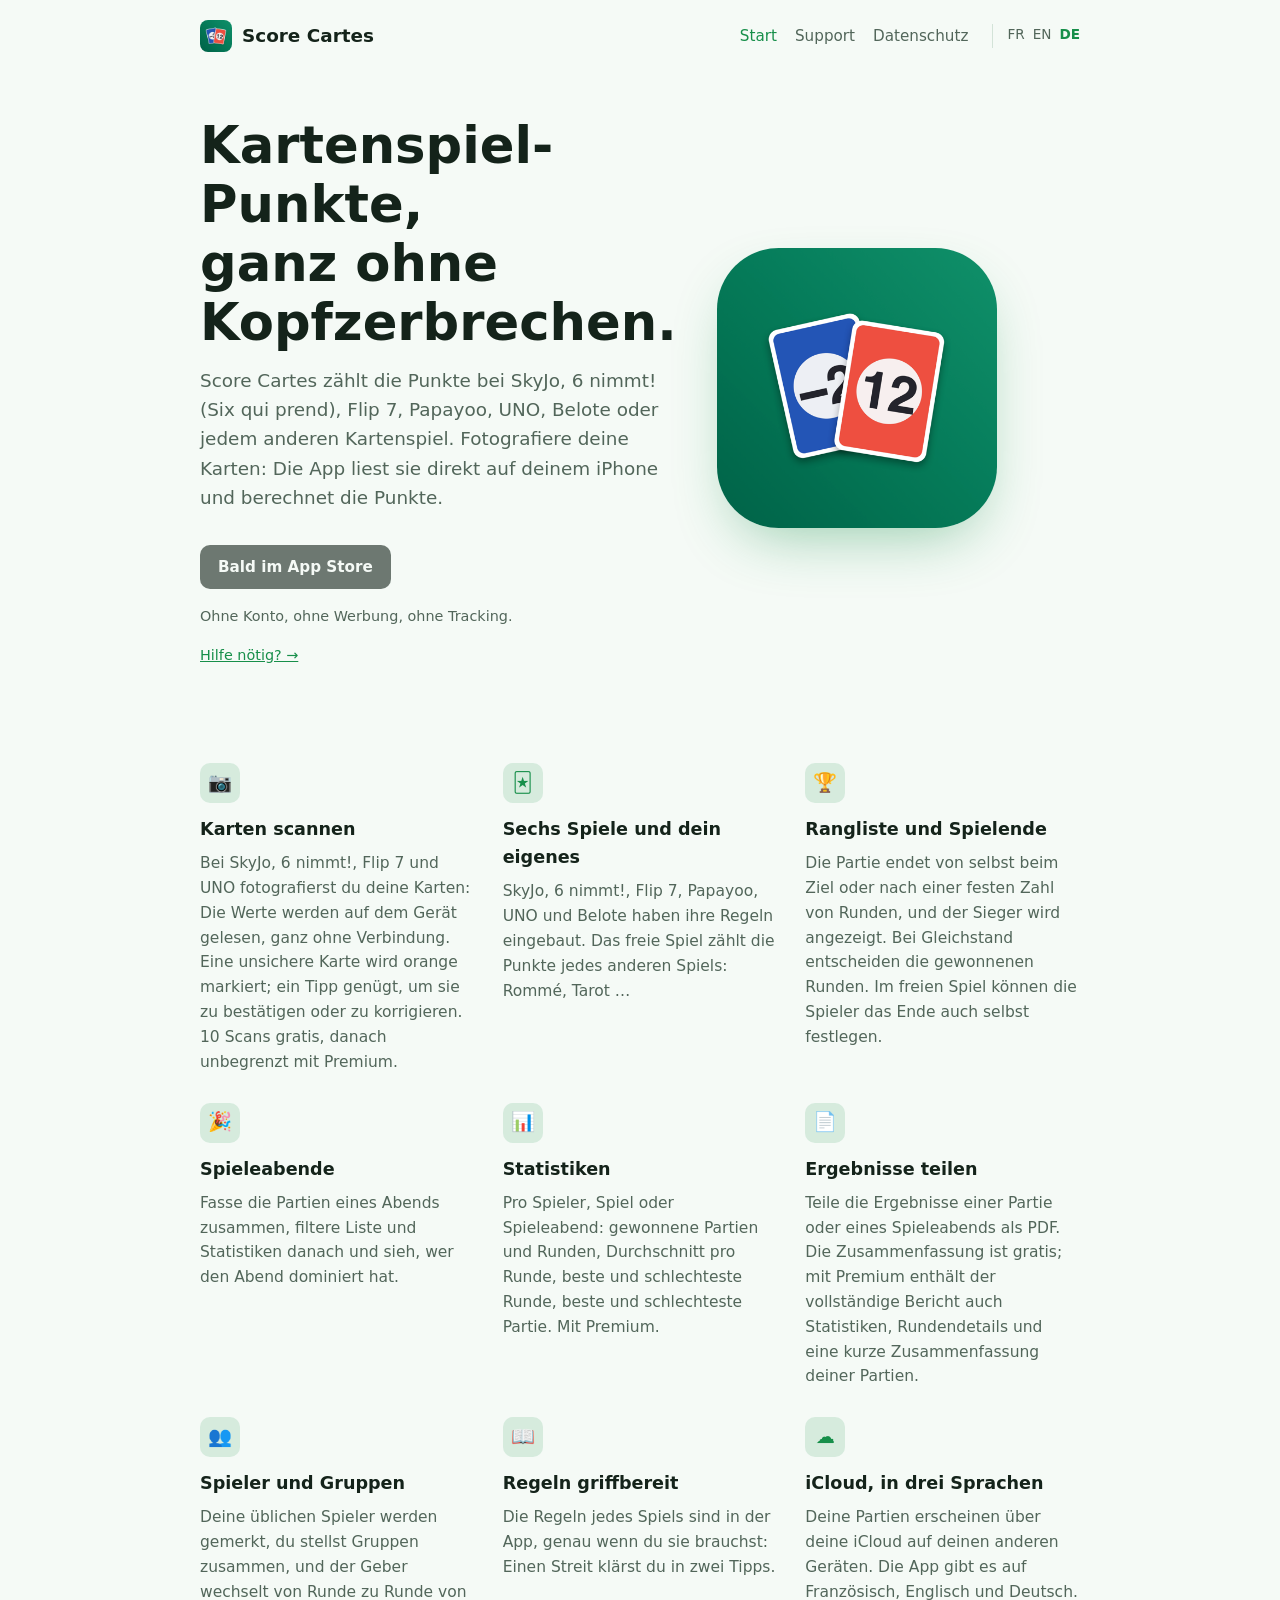
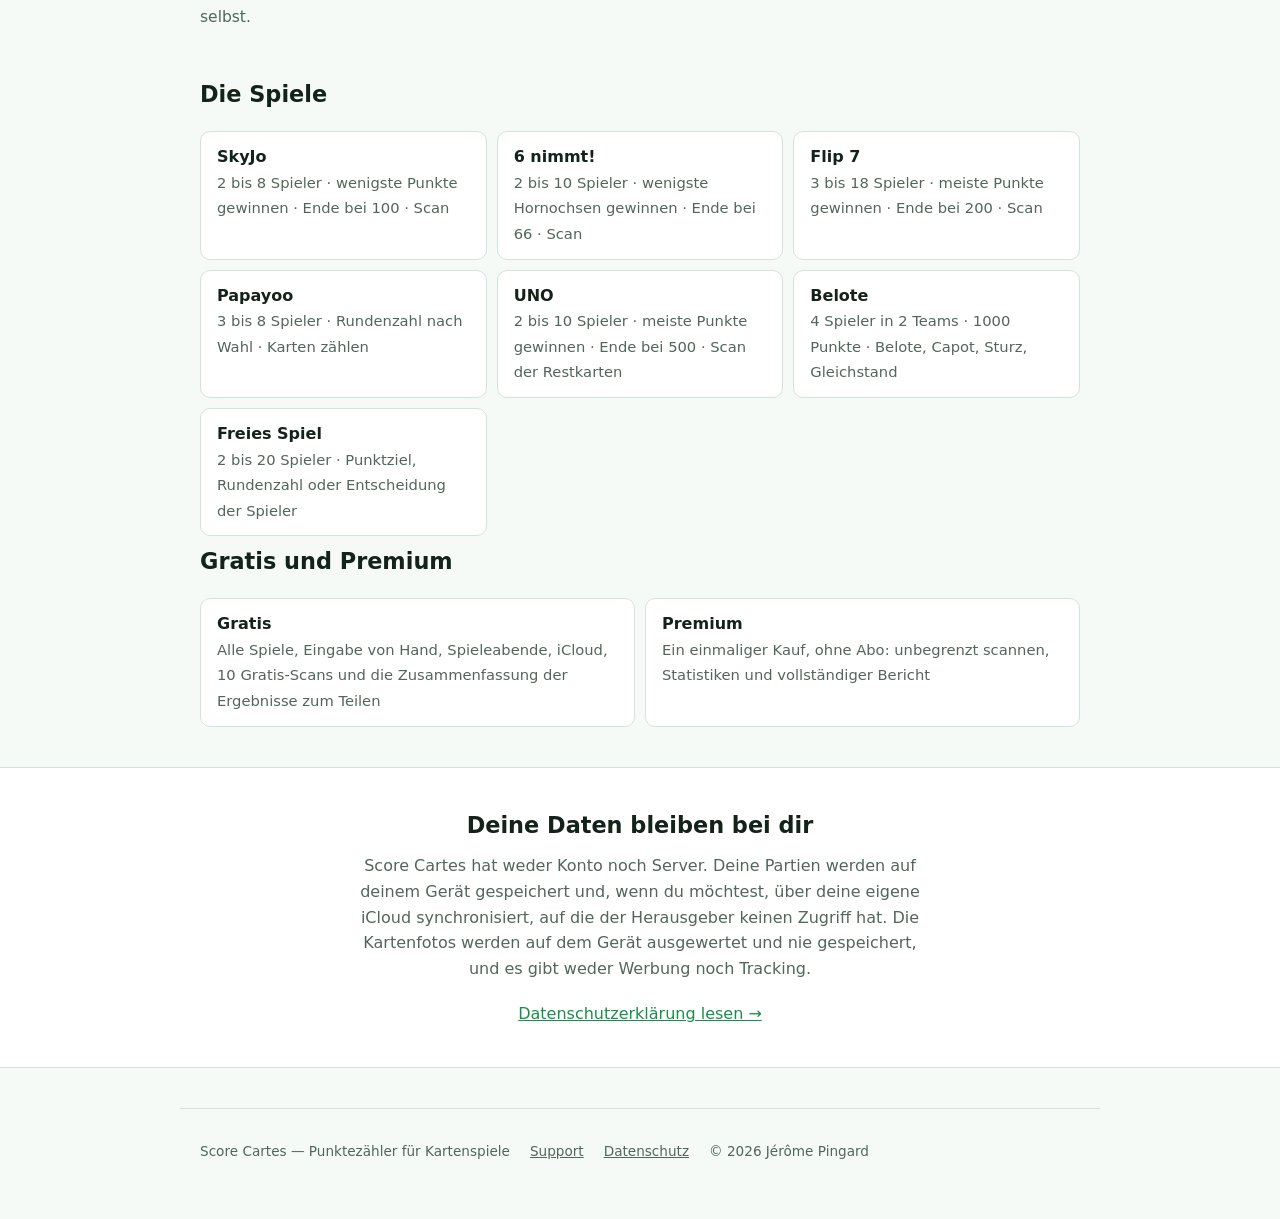
==== website/de/index.html @ 9b9549d1 "Site en français, anglais et allemand : pages en/ et de/, sélecteur de langue, hreflang, redirection" ====
<!doctype html>
<html lang="de">
<head>
<meta charset="utf-8">
<meta name="viewport" content="width=device-width, initial-scale=1">
<title>Score Cartes — Der Punktezähler für deine Kartenspiele</title>
<meta name="description" content="Score Cartes zählt die Punkte bei SkyJo, 6 nimmt!, Flip 7, Papayoo, UNO, Belote oder jedem anderen Kartenspiel. Fotografiere deine Karten: Die App liest die Werte auf deinem iPhone. Ohne Konto, ohne Werbung.">
<link rel="alternate" hreflang="fr" href="https://scorecartes.jepico.fr/index.html">
<link rel="alternate" hreflang="en" href="https://scorecartes.jepico.fr/en/index.html">
<link rel="alternate" hreflang="de" href="https://scorecartes.jepico.fr/de/index.html">
<link rel="alternate" hreflang="x-default" href="https://scorecartes.jepico.fr/index.html">
<link rel="icon" type="image/png" href="../assets/favicon-32.png">
<link rel="apple-touch-icon" href="../assets/icon-180.png">
<link rel="stylesheet" href="../css/style.css">
</head>
<body>

<header class="site-header">
  <a class="brand" href="index.html">
    <img src="../assets/icon-180.png" alt="">
    <span class="brand-name">Score Cartes</span>
  </a>
  <nav class="site-nav">
    <a href="index.html" aria-current="page">Start</a>
    <a href="support.html">Support</a>
    <a href="datenschutz.html">Datenschutz</a>
    <span class="lang-switch"><a href="../index.html" hreflang="fr" lang="fr" data-lang="fr">FR</a><a href="../en/index.html" hreflang="en" lang="en" data-lang="en">EN</a><a href="index.html" hreflang="de" lang="de" data-lang="de" aria-current="true">DE</a></span>
  </nav>
</header>

<section class="hero">
  <div>
    <h1>Kartenspiel-Punkte, ganz ohne Kopfzerbrechen.</h1>
    <p class="hero-sub">Score Cartes zählt die Punkte bei SkyJo, 6 nimmt! (Six qui prend), Flip 7, Papayoo, UNO, Belote oder jedem anderen Kartenspiel. Fotografiere deine Karten: Die App liest sie direkt auf deinem iPhone und berechnet die Punkte.</p>
    <div class="store-badges">
      <span class="store-badge soon">Bald im App Store</span>
    </div>
    <p class="free-note">Ohne Konto, ohne Werbung, ohne Tracking.</p>
    <p class="free-note"><a href="support.html">Hilfe nötig? →</a></p>
  </div>
  <div class="hero-art">
    <img src="../assets/icon-512.png" alt="App-Symbol von Score Cartes: zwei Karten, eine blaue −2 und eine rote 12, auf grünem Grund">
  </div>
</section>

<section class="features">
  <div class="feature">
    <div class="icon" aria-hidden="true">📷</div>
    <h3>Karten scannen</h3>
    <p>Bei SkyJo, 6 nimmt!, Flip 7 und UNO fotografierst du deine Karten: Die Werte werden auf dem Gerät gelesen, ganz ohne Verbindung. Eine unsichere Karte wird orange markiert; ein Tipp genügt, um sie zu bestätigen oder zu korrigieren. 10 Scans gratis, danach unbegrenzt mit Premium.</p>
  </div>
  <div class="feature">
    <div class="icon" aria-hidden="true">🃏</div>
    <h3>Sechs Spiele und dein eigenes</h3>
    <p>SkyJo, 6 nimmt!, Flip 7, Papayoo, UNO und Belote haben ihre Regeln eingebaut. Das freie Spiel zählt die Punkte jedes anderen Spiels: Rommé, Tarot …</p>
  </div>
  <div class="feature">
    <div class="icon" aria-hidden="true">🏆</div>
    <h3>Rangliste und Spielende</h3>
    <p>Die Partie endet von selbst beim Ziel oder nach einer festen Zahl von Runden, und der Sieger wird angezeigt. Bei Gleichstand entscheiden die gewonnenen Runden. Im freien Spiel können die Spieler das Ende auch selbst festlegen.</p>
  </div>
  <div class="feature">
    <div class="icon" aria-hidden="true">🎉</div>
    <h3>Spieleabende</h3>
    <p>Fasse die Partien eines Abends zusammen, filtere Liste und Statistiken danach und sieh, wer den Abend dominiert hat.</p>
  </div>
  <div class="feature">
    <div class="icon" aria-hidden="true">📊</div>
    <h3>Statistiken</h3>
    <p>Pro Spieler, Spiel oder Spieleabend: gewonnene Partien und Runden, Durchschnitt pro Runde, beste und schlechteste Runde, beste und schlechteste Partie. Mit Premium.</p>
  </div>
  <div class="feature">
    <div class="icon" aria-hidden="true">📄</div>
    <h3>Ergebnisse teilen</h3>
    <p>Teile die Ergebnisse einer Partie oder eines Spieleabends als PDF. Die Zusammenfassung ist gratis; mit Premium enthält der vollständige Bericht auch Statistiken, Rundendetails und eine kurze Zusammenfassung deiner Partien.</p>
  </div>
  <div class="feature">
    <div class="icon" aria-hidden="true">👥</div>
    <h3>Spieler und Gruppen</h3>
    <p>Deine üblichen Spieler werden gemerkt, du stellst Gruppen zusammen, und der Geber wechselt von Runde zu Runde von selbst.</p>
  </div>
  <div class="feature">
    <div class="icon" aria-hidden="true">📖</div>
    <h3>Regeln griffbereit</h3>
    <p>Die Regeln jedes Spiels sind in der App, genau wenn du sie brauchst: Einen Streit klärst du in zwei Tipps.</p>
  </div>
  <div class="feature">
    <div class="icon" aria-hidden="true">☁️</div>
    <h3>iCloud, in drei Sprachen</h3>
    <p>Deine Partien erscheinen über deine iCloud auf deinen anderen Geräten. Die App gibt es auf Französisch, Englisch und Deutsch.</p>
  </div>
</section>

<section class="games">
  <h2>Die Spiele</h2>
  <ul>
    <li><strong>SkyJo</strong><span>2 bis 8 Spieler · wenigste Punkte gewinnen · Ende bei 100 · Scan</span></li>
    <li><strong>6 nimmt!</strong><span>2 bis 10 Spieler · wenigste Hornochsen gewinnen · Ende bei 66 · Scan</span></li>
    <li><strong>Flip 7</strong><span>3 bis 18 Spieler · meiste Punkte gewinnen · Ende bei 200 · Scan</span></li>
    <li><strong>Papayoo</strong><span>3 bis 8 Spieler · Rundenzahl nach Wahl · Karten zählen</span></li>
    <li><strong>UNO</strong><span>2 bis 10 Spieler · meiste Punkte gewinnen · Ende bei 500 · Scan der Restkarten</span></li>
    <li><strong>Belote</strong><span>4 Spieler in 2 Teams · 1000 Punkte · Belote, Capot, Sturz, Gleichstand</span></li>
    <li><strong>Freies Spiel</strong><span>2 bis 20 Spieler · Punktziel, Rundenzahl oder Entscheidung der Spieler</span></li>
  </ul>
</section>

<section class="games">
  <h2>Gratis und Premium</h2>
  <ul>
    <li><strong>Gratis</strong><span>Alle Spiele, Eingabe von Hand, Spieleabende, iCloud, 10 Gratis-Scans und die Zusammenfassung der Ergebnisse zum Teilen</span></li>
    <li><strong>Premium</strong><span>Ein einmaliger Kauf, ohne Abo: unbegrenzt scannen, Statistiken und vollständiger Bericht</span></li>
  </ul>
</section>

<div class="band">
  <div class="band-inner">
    <h2>Deine Daten bleiben bei dir</h2>
    <p>Score Cartes hat weder Konto noch Server. Deine Partien werden auf deinem Gerät gespeichert und, wenn du möchtest, über deine eigene iCloud synchronisiert, auf die der Herausgeber keinen Zugriff hat. Die Kartenfotos werden auf dem Gerät ausgewertet und nie gespeichert, und es gibt weder Werbung noch Tracking.</p>
    <a href="datenschutz.html">Datenschutzerklärung lesen →</a>
  </div>
</div>

<footer class="site-footer">
  <span>Score Cartes — Punktezähler für Kartenspiele</span>
  <a href="support.html">Support</a>
  <a href="datenschutz.html">Datenschutz</a>
  <span>&copy; 2026 Jérôme Pingard</span>
</footer>

<script>
  (function () {
    var links = document.querySelectorAll('.lang-switch a');
    for (var i = 0; i < links.length; i++) {
      links[i].addEventListener('click', function () {
        try { localStorage.setItem('lang', this.getAttribute('data-lang')); } catch (e) {}
      });
    }
  })();
</script>

</body>
</html>
---- website/css/style.css ----
:root {
  --bg: #f5faf6;
  --fg: #14231a;
  --muted: #52665a;
  --accent: #178f4a;
  --accent-ink: #ffffff;
  --border: #d3e3d8;
  --card: #ffffff;
}
@media (prefers-color-scheme: dark) {
  :root:not([data-theme="light"]) {
    --bg: #0e1a13;
    --fg: #e7f2ea;
    --muted: #9bb3a4;
    --accent: #4ac775;
    --accent-ink: #0e1a13;
    --border: #24392c;
    --card: #14241b;
    color-scheme: dark;
  }
}
:root[data-theme="dark"] {
  --bg: #0e1a13;
  --fg: #e7f2ea;
  --muted: #9bb3a4;
  --accent: #4ac775;
  --accent-ink: #0e1a13;
  --border: #24392c;
  --card: #14241b;
  color-scheme: dark;
}

* { box-sizing: border-box; }
html { scroll-behavior: smooth; }
body {
  margin: 0;
  background: var(--bg);
  color: var(--fg);
  font-family: -apple-system, BlinkMacSystemFont, "Segoe UI", system-ui, sans-serif;
  font-size: 16px;
  line-height: 1.6;
}

a { color: var(--accent); }

/* ---------- shared site header / footer ---------- */
.site-header {
  display: flex;
  align-items: center;
  justify-content: space-between;
  gap: 16px;
  max-width: 920px;
  margin: 0 auto;
  padding: 20px 20px 0;
}
.brand {
  display: flex;
  align-items: center;
  gap: 10px;
  text-decoration: none;
  color: var(--fg);
}
.brand img {
  width: 32px;
  height: 32px;
  border-radius: 8px;
  display: block;
}
.brand-name {
  font-family: -apple-system, BlinkMacSystemFont, "Segoe UI", system-ui, sans-serif;
  font-weight: 600;
  font-size: 1.15rem;
}
.site-nav {
  display: flex;
  gap: 18px;
  font-size: 0.95rem;
}
.site-nav a {
  color: var(--muted);
  text-decoration: none;
}
.site-nav a:hover,
.site-nav a[aria-current="page"] {
  color: var(--accent);
}
.lang-switch {
  display: inline-flex;
  gap: 8px;
  margin-left: 6px;
  padding-left: 14px;
  border-left: 1px solid var(--border);
  font-size: 0.85rem;
}
.lang-switch a[aria-current="true"] {
  color: var(--accent);
  font-weight: 600;
}
@media (max-width: 480px) {
  .site-header { flex-wrap: wrap; row-gap: 10px; }
  .site-nav { gap: 12px; font-size: 0.88rem; }
}

.site-footer {
  max-width: 920px;
  margin: 0 auto;
  padding: 32px 20px 56px;
  display: flex;
  flex-wrap: wrap;
  gap: 8px 20px;
  color: var(--muted);
  font-size: 0.85rem;
  border-top: 1px solid var(--border);
  margin-top: 40px;
}
.site-footer a { color: var(--muted); }
.site-footer a:hover { color: var(--accent); }

/* ---------- document pages (assistance / confidentialité) ---------- */
.page {
  max-width: 680px;
  margin: 0 auto;
  padding-block: 40px 72px;
  padding-inline: 20px;
}
h1 {
  font-family: -apple-system, BlinkMacSystemFont, "Segoe UI", system-ui, sans-serif;
  font-optical-sizing: auto;
  font-weight: 600;
  font-size: clamp(2rem, 5vw, 2.6rem);
  line-height: 1.15;
  margin: 0 0 6px;
  text-wrap: balance;
}
.subtitle {
  color: var(--muted);
  font-size: 0.95rem;
  margin: 0 0 40px;
}
.intro {
  font-size: 1.1rem;
  color: var(--fg);
  margin: 0 0 48px;
  max-width: 56ch;
}
.page section {
  border-left: 2px solid var(--border);
  padding-left: 20px;
  margin-bottom: 34px;
}
h2 {
  font-family: -apple-system, BlinkMacSystemFont, "Segoe UI", system-ui, sans-serif;
  font-weight: 600;
  font-size: 1.15rem;
  margin: 0 0 10px;
  color: var(--accent);
}
p { margin: 0 0 10px; max-width: 62ch; }
p:last-child { margin-bottom: 0; }

.contact {
  margin-top: 48px;
  margin-bottom: 48px;
  padding: 20px;
  background: var(--card);
  border: 1px solid var(--border);
  border-radius: 10px;
}
.contact h2 { margin-bottom: 8px; }
.contact-row {
  display: flex;
  align-items: center;
  gap: 10px;
  flex-wrap: wrap;
  margin-top: 10px;
}
.email {
  font-variant-numeric: tabular-nums;
  font-size: 1rem;
  user-select: all;
  color: var(--fg);
}
button {
  font: inherit;
  font-size: 0.85rem;
  padding: 6px 12px;
  border-radius: 6px;
  border: 1px solid var(--border);
  background: var(--bg);
  color: var(--fg);
  cursor: pointer;
}
button:hover { border-color: var(--accent); }
button:focus-visible { outline: 2px solid var(--accent); outline-offset: 2px; }

h2.section-title {
  font-family: -apple-system, BlinkMacSystemFont, "Segoe UI", system-ui, sans-serif;
  font-weight: 600;
  font-size: 1.3rem;
  margin: 0 0 20px;
}

details {
  border-left: 2px solid var(--border);
  padding-left: 20px;
  margin-bottom: 14px;
}
details[open] { border-left-color: var(--accent); }
summary {
  font-family: -apple-system, BlinkMacSystemFont, "Segoe UI", system-ui, sans-serif;
  font-weight: 600;
  font-size: 1.05rem;
  cursor: pointer;
  padding-block: 10px;
  list-style: none;
  display: flex;
  align-items: center;
  gap: 10px;
}
summary::-webkit-details-marker { display: none; }
summary::before {
  content: "+";
  color: var(--accent);
  font-size: 1.2rem;
  line-height: 1;
  width: 1em;
  flex-shrink: 0;
}
details[open] summary::before { content: "–"; }
details p {
  margin: 0 0 16px;
  padding-left: 1.9em;
  max-width: 58ch;
  color: var(--fg);
}
details p + p { margin-top: -10px; }

.meta {
  display: flex;
  flex-wrap: wrap;
  gap: 8px 20px;
  margin-top: 56px;
  padding-top: 20px;
  border-top: 1px solid var(--border);
  color: var(--muted);
  font-size: 0.85rem;
}

/* ---------- landing page ---------- */
.hero {
  max-width: 920px;
  margin: 0 auto;
  padding: 64px 20px 32px;
  display: grid;
  grid-template-columns: 1.1fr 0.9fr;
  gap: 40px;
  align-items: center;
}
@media (max-width: 720px) {
  .hero { grid-template-columns: 1fr; padding-top: 40px; text-align: center; }
  .hero-art { order: -1; justify-self: center; }
  .store-badges { justify-content: center; }
  .hero-sub { margin-inline: auto; }
}
.hero h1 {
  font-size: clamp(2.2rem, 5.5vw, 3.2rem);
  margin-bottom: 14px;
}
.hero-sub {
  font-size: 1.15rem;
  color: var(--muted);
  max-width: 48ch;
  margin: 0 0 32px;
}
.hero-art img {
  width: 100%;
  max-width: 280px;
  border-radius: 22%;
  box-shadow: 0 24px 60px -20px rgba(23, 143, 74, 0.45);
}
.store-badges {
  display: flex;
  flex-wrap: wrap;
  gap: 14px;
  align-items: center;
}
.store-badge {
  display: inline-flex;
  align-items: center;
  gap: 10px;
  padding: 10px 18px;
  border-radius: 10px;
  background: var(--fg);
  color: var(--bg);
  text-decoration: none;
  font-size: 0.95rem;
  font-weight: 600;
}
.store-badge:hover { opacity: 0.9; }
.free-note {
  margin-top: 16px;
  color: var(--muted);
  font-size: 0.9rem;
}

.features {
  max-width: 920px;
  margin: 24px auto 0;
  padding: 40px 20px;
  display: grid;
  grid-template-columns: repeat(auto-fit, minmax(240px, 1fr));
  gap: 28px;
}
.feature h3 {
  font-family: -apple-system, BlinkMacSystemFont, "Segoe UI", system-ui, sans-serif;
  font-weight: 600;
  font-size: 1.1rem;
  margin: 0 0 8px;
  color: var(--fg);
}
.feature p {
  margin: 0;
  color: var(--muted);
  font-size: 0.97rem;
  max-width: 42ch;
}
.feature .icon {
  display: inline-flex;
  align-items: center;
  justify-content: center;
  width: 40px;
  height: 40px;
  border-radius: 10px;
  background: color-mix(in srgb, var(--accent) 14%, transparent);
  color: var(--accent);
  font-size: 1.2rem;
  margin-bottom: 12px;
}

.band {
  background: var(--card);
  border-top: 1px solid var(--border);
  border-bottom: 1px solid var(--border);
  margin-top: 40px;
}
.band-inner {
  max-width: 920px;
  margin: 0 auto;
  padding: 40px 20px;
  text-align: center;
}
.band h2 {
  color: var(--fg);
  font-size: 1.4rem;
  margin: 0 0 10px;
}
.band p {
  color: var(--muted);
  max-width: 56ch;
  margin: 0 auto 20px;
}

.store-badge.soon { opacity: 0.6; cursor: default; }
.store-badge.soon:hover { opacity: 0.6; }

/* tableau des jeux */
.games {
  max-width: 920px;
  margin: 8px auto 0;
  padding: 0 20px;
}
.games h2 { color: var(--fg); font-size: 1.4rem; margin: 0 0 18px; }
.games ul { list-style: none; margin: 0; padding: 0; display: grid; gap: 10px; grid-template-columns: repeat(auto-fit, minmax(270px, 1fr)); }
.games li {
  background: var(--card);
  border: 1px solid var(--border);
  border-radius: 10px;
  padding: 12px 16px;
}
.games li strong { display: block; }
.games li span { color: var(--muted); font-size: 0.92rem; }
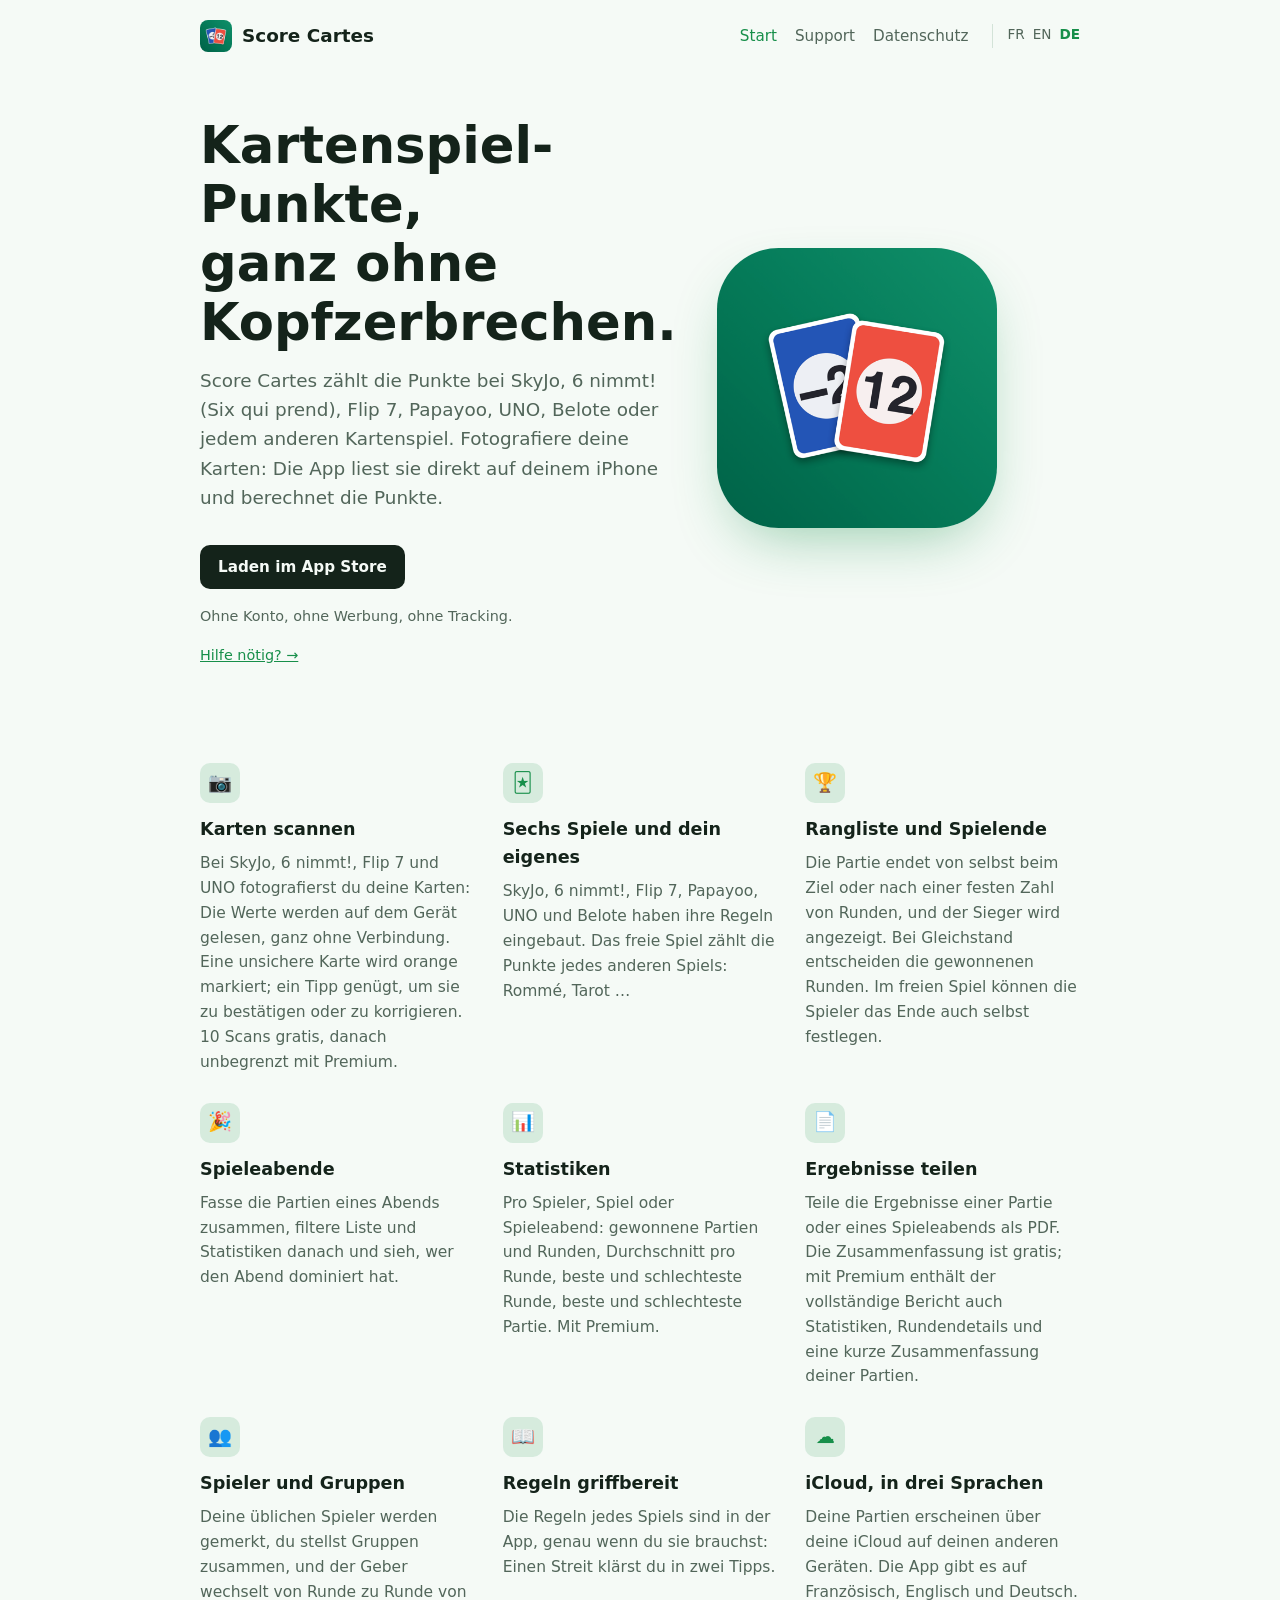
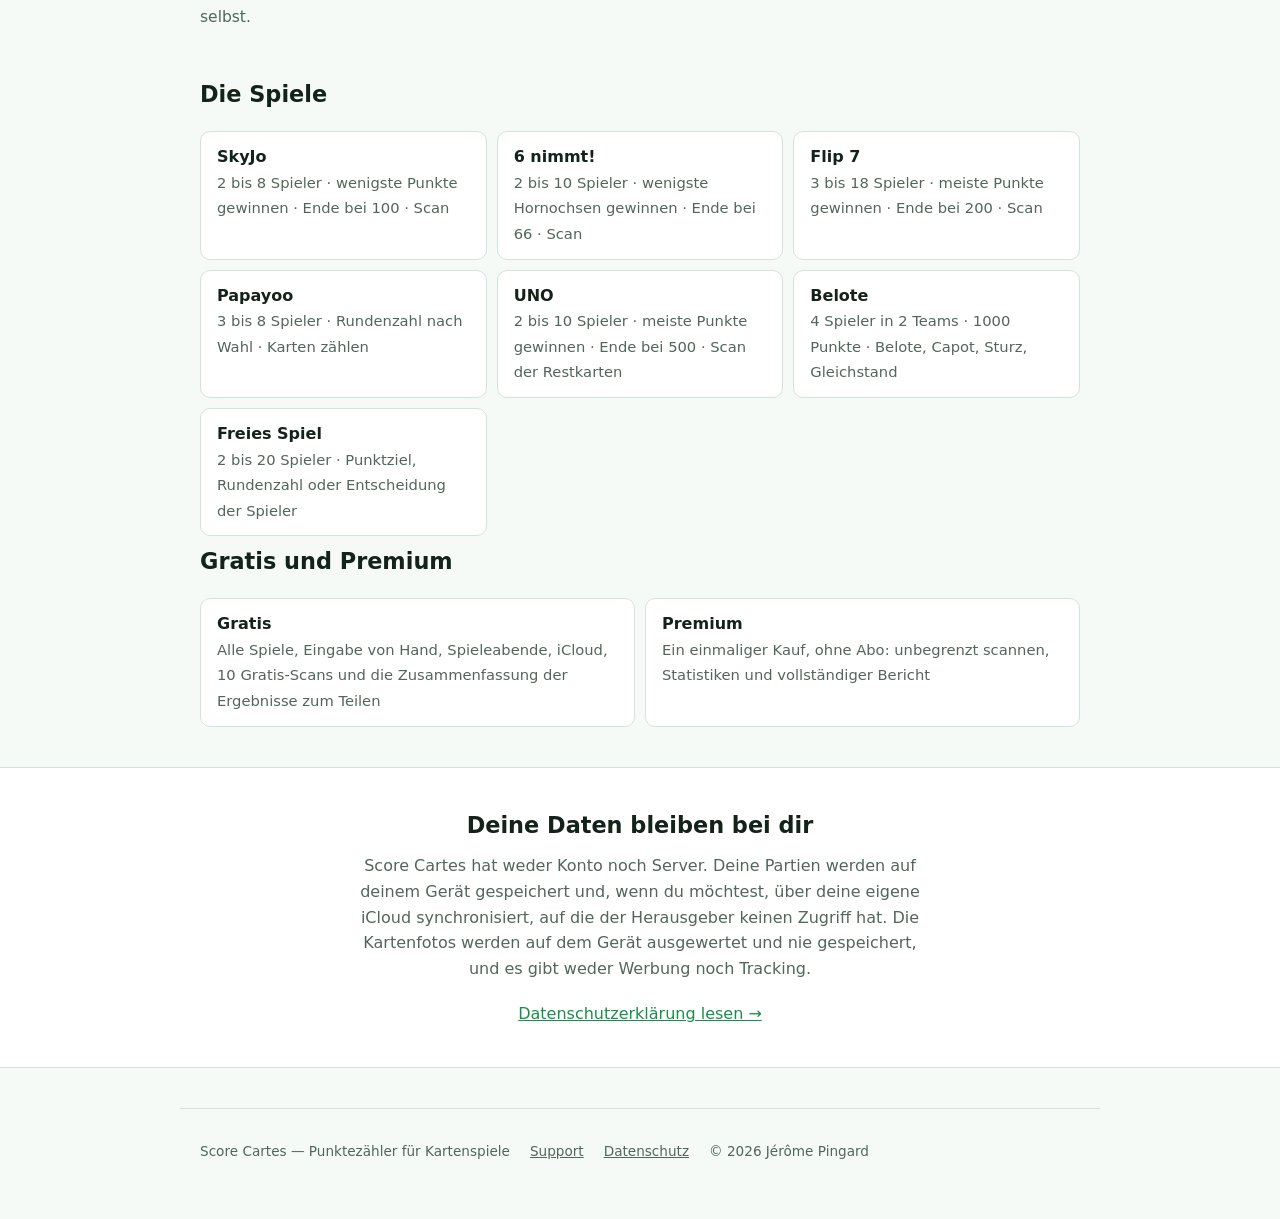
==== commit 241bcc86: "Pages d'accueil : le bouton « Bientôt sur l'App Store » devient un lien vers la fiche de l'app (FR, " ====
--- a/website/de/index.html
+++ b/website/de/index.html
@@ -33,7 +33,7 @@
     <h1>Kartenspiel-Punkte, ganz ohne Kopfzerbrechen.</h1>
     <p class="hero-sub">Score Cartes zählt die Punkte bei SkyJo, 6 nimmt! (Six qui prend), Flip 7, Papayoo, UNO, Belote oder jedem anderen Kartenspiel. Fotografiere deine Karten: Die App liest sie direkt auf deinem iPhone und berechnet die Punkte.</p>
     <div class="store-badges">
-      <span class="store-badge soon">Bald im App Store</span>
+      <a class="store-badge" href="https://apps.apple.com/app/score-cartes/id6826818625" rel="noopener">Laden im App Store</a>
     </div>
     <p class="free-note">Ohne Konto, ohne Werbung, ohne Tracking.</p>
     <p class="free-note"><a href="support.html">Hilfe nötig? →</a></p>
